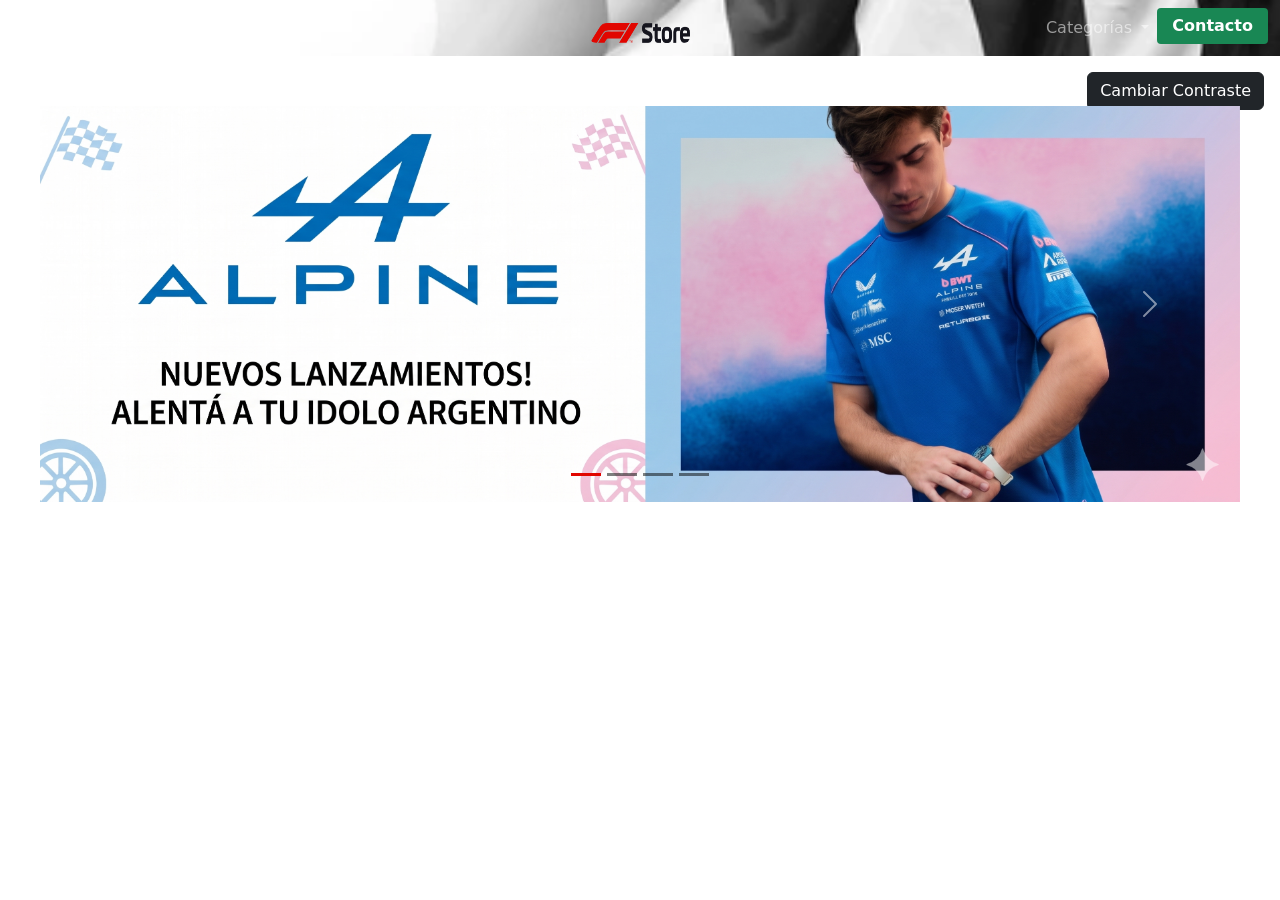
==== index.html @ bb6ccf91 "Actualizado la barra y contacto" ====
<!DOCTYPE html>
<html lang="es">

<head>
    <meta charset="UTF-8">
    <meta name="viewport" content="width=device-width, initial-scale=1.0">
    <!-- Bootstrap -->
    <link 
        href="https://cdn.jsdelivr.net/npm/bootstrap@5.3.3/dist/css/bootstrap.min.css"
        rel="stylesheet"
        integrity="sha384-QWTKZyjpPEjISv5WaRU9OFeRpok6YctnYmDr5pNlyT2bRjXh0JMhjY6hW+ALEwIH" 
        crossorigin="anonymous">

    <!-- Estilo de css-->
    <link rel="stylesheet" href="estilos.css">

    <title>Tienda de F1</title>
</head>

<body>
    		<header>
			<nav class="navbar navbar-expand-lg navbar-dark bg-dark navbar-bandera">
				<div class="container-fluid">
					<a class="navbar-brand position-absolute start-50 translate-middle-x" href="./index.html" style="top: 10px;">
						<img
							src="./img/head/logo.png"
							alt=" logo formula 1"
							width="100"
							height="20"
							class="d-inline-block align-text-middle m-2 rounded"
						/>
					</a>
					<button
						class="navbar-toggler"
						type="button"
						data-bs-toggle="collapse"
						data-bs-target="#navbarNavDropdown"
						aria-controls="navbarNavDropdown"
						aria-expanded="false"
						aria-label="Barra de Navegacion"
					>
						<span class="navbar-toggler-icon"></span>
					</button>
					<div class="collapse navbar-collapse" id="navbarNavDropdown">
						<ul class="navbar-nav ms-auto">
							<li class="nav-item dropdown">
								<a
									class="nav-link dropdown-toggle"
									href="#"
									role="button"
									data-bs-toggle="dropdown"
									aria-expanded="false"
								>
									Categorías
								</a>
								<ul class="dropdown-menu">
									<li>
										<a
											class="dropdown-item"
											href="./template/categorias.html?categoria=hombre"
											>Hombre</a>
									</li>
									<li>
										<a
											class="dropdown-item"
											href="./template/categorias.html?categoria=mujer"
											>Mujer</a>
									</li>

								</ul>
							</li>
							<li class="nav-item">
								<a class="nav-link btn-contacto-verde" href="./template/contacto.html">Contacto</a>
							</li>
						</ul>
					</div>
				</div>
			</nav>
			<div class="position-relative">
				<button
					id="contrast-btn"
					class="position-absolute top-0 end-0 me-3 mt-3 btn btn-dark"
				>
					<span class="bi bi-circle-half"> Cambiar Contraste</span>
				</button>
			</div>
		</header>
    <div class="contenedor-carrusel">

        <div id="carouselExampleInterval" class="carousel slide" data-bs-ride="carousel">

            <div class="carousel-indicators">
                <button type="button" data-bs-target="#carouselExampleInterval" data-bs-slide-to="0" class="active" aria-current="true" aria-label="Slide 1"></button>
                <button type="button" data-bs-target="#carouselExampleInterval" data-bs-slide-to="1" aria-label="Slide 2"></button>
                <button type="button" data-bs-target="#carouselExampleInterval" data-bs-slide-to="2" aria-label="Slide 3"></button>
                <button type="button" data-bs-check-to="3" data-bs-target="#carouselExampleInterval" data-bs-slide-to="3" aria-label="Slide 4"></button>
            </div>
            <div class="carousel-inner">
                <div class="carousel-item active" data-bs-interval="10000">
                    <img src="img/card/colapinto-alpine.png" class="d-block w-100" alt="Colapinto Alpine">
                </div>
                <div class="carousel-item">
                    <img src="img/card/verstappen-rb.png" class="d-block w-100" alt="Verstappen Red Bull">
                </div>
                <div class="carousel-item">
                    <img src="img/card/hamilton-leclerc-ferrari.png" class="d-block w-100" alt="Ferrari">
                </div>
                <div class="carousel-item">
                    <img src="img/card/kimi-russell-mercedes.png" class="d-block w-100" alt="Antonelli Mercedes">
                </div>
            </div>

            <button class="carousel-control-prev" type="button" data-bs-target="#carouselExampleInterval"
                data-bs-slide="prev">
                <span class="carousel-control-prev-icon" aria-hidden="true"></span>
                <span class="visually-hidden">Anterior</span>
            </button>
            <button class="carousel-control-next" type="button" data-bs-target="#carouselExampleInterval"
                data-bs-slide="next">
                <span class="carousel-control-next-icon" aria-hidden="true"></span>
                <span class="visually-hidden">Siguiente</span>
            </button>
        </div>

    </div>
    <script src="https://cdn.jsdelivr.net/npm/bootstrap@5.3.3/dist/js/bootstrap.bundle.min.js"
        integrity="sha384-YvpcrYf0tY3lHB60NNkmXc5s9fDVZLESaAA55NDzOxhy9GkcIdslK1eN7N6jIeHz"
        crossorigin="anonymous"></script>

    <script src="app.js"></script>
</body>

</html>
---- estilos.css ----
/* Fondo del web general */
body {
    background-color: #ffffff;
    margin: 0;
    padding: 0;
}

/* Tamaño de la carousel */
#carouselExampleInterval {
    max-width: 1200px !important; 
    width: 95% !important; 
    margin: 50px auto; 
}

#carouselExampleInterval .carousel-item img {
    width: 100% !important;    
    height: auto !important;
    max-height: 400px !important;
    object-fit: contain !important;
}

/* Puntito seleccionado activo */
#carouselExampleInterval .carousel-indicators .active {
    background-color: #e10600 !important; 
    opacity: 1;                           
}

/* Puntito seleccionado */
#carouselExampleInterval .carousel-indicators button {
    background-color: #000000; 
}

.navbar-bandera {
    /* Reemplaza con el nombre o ruta real de tu imagen PNG */
    background-image: url('img/head/banderacuadro.png'); 
    
    /* Hace que la imagen cubra todo el espacio sin deformarse */
    background-size: cover; 
    
    /* Centra la imagen */
    background-position: center right; 
    
    /* Evita que la imagen se repita como un mosaico */
    background-repeat: repeat-x; 

}

/* El estilo del boton de contacto */
.navbar-nav .btn-contacto-verde {
    color: #ffffff !important;  
    background-color: #198754 !important;     
    border: none !important;       
    padding: 6px 15px !important;    
    border-radius: 4px !important;   
    font-weight: bold;
    transition: background-color 0.3s ease; 
}

.navbar-nav .btn-contacto-verde:hover {
    background-color: #198754 !important; 
    color: #ffffff !important;            
}
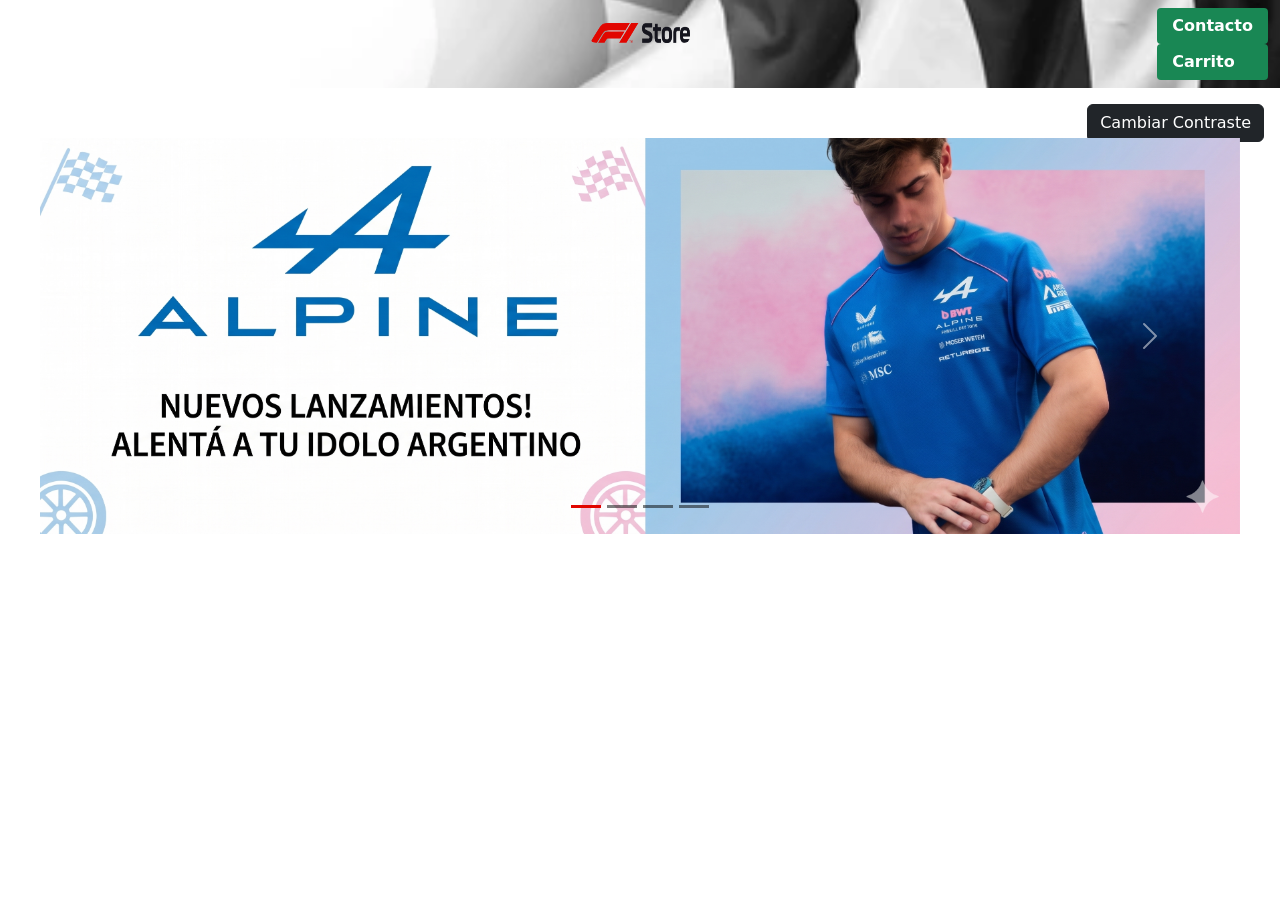
==== commit e9c3f3f4: "se creo botones de redireccionamientos (inicio,contacto,carrito y un html de carrito" ====
--- a/index.html
+++ b/index.html
@@ -39,38 +39,13 @@
 						aria-expanded="false"
 						aria-label="Barra de Navegacion"
 					>
-						<span class="navbar-toggler-icon"></span>
+						<span class="navbar-toggler-icon navbar"></span>
 					</button>
 					<div class="collapse navbar-collapse" id="navbarNavDropdown">
 						<ul class="navbar-nav ms-auto">
-							<li class="nav-item dropdown">
-								<a
-									class="nav-link dropdown-toggle"
-									href="#"
-									role="button"
-									data-bs-toggle="dropdown"
-									aria-expanded="false"
-								>
-									Categorías
-								</a>
-								<ul class="dropdown-menu">
-									<li>
-										<a
-											class="dropdown-item"
-											href="./template/categorias.html?categoria=hombre"
-											>Hombre</a>
-									</li>
-									<li>
-										<a
-											class="dropdown-item"
-											href="./template/categorias.html?categoria=mujer"
-											>Mujer</a>
-									</li>
-
-								</ul>
-							</li>
 							<li class="nav-item">
 								<a class="nav-link btn-contacto-verde" href="./template/contacto.html">Contacto</a>
+                                <a class="nav-link btn-contacto-verde" href="./template/lista-de-carrito.html">Carrito</a>
 							</li>
 						</ul>
 					</div>
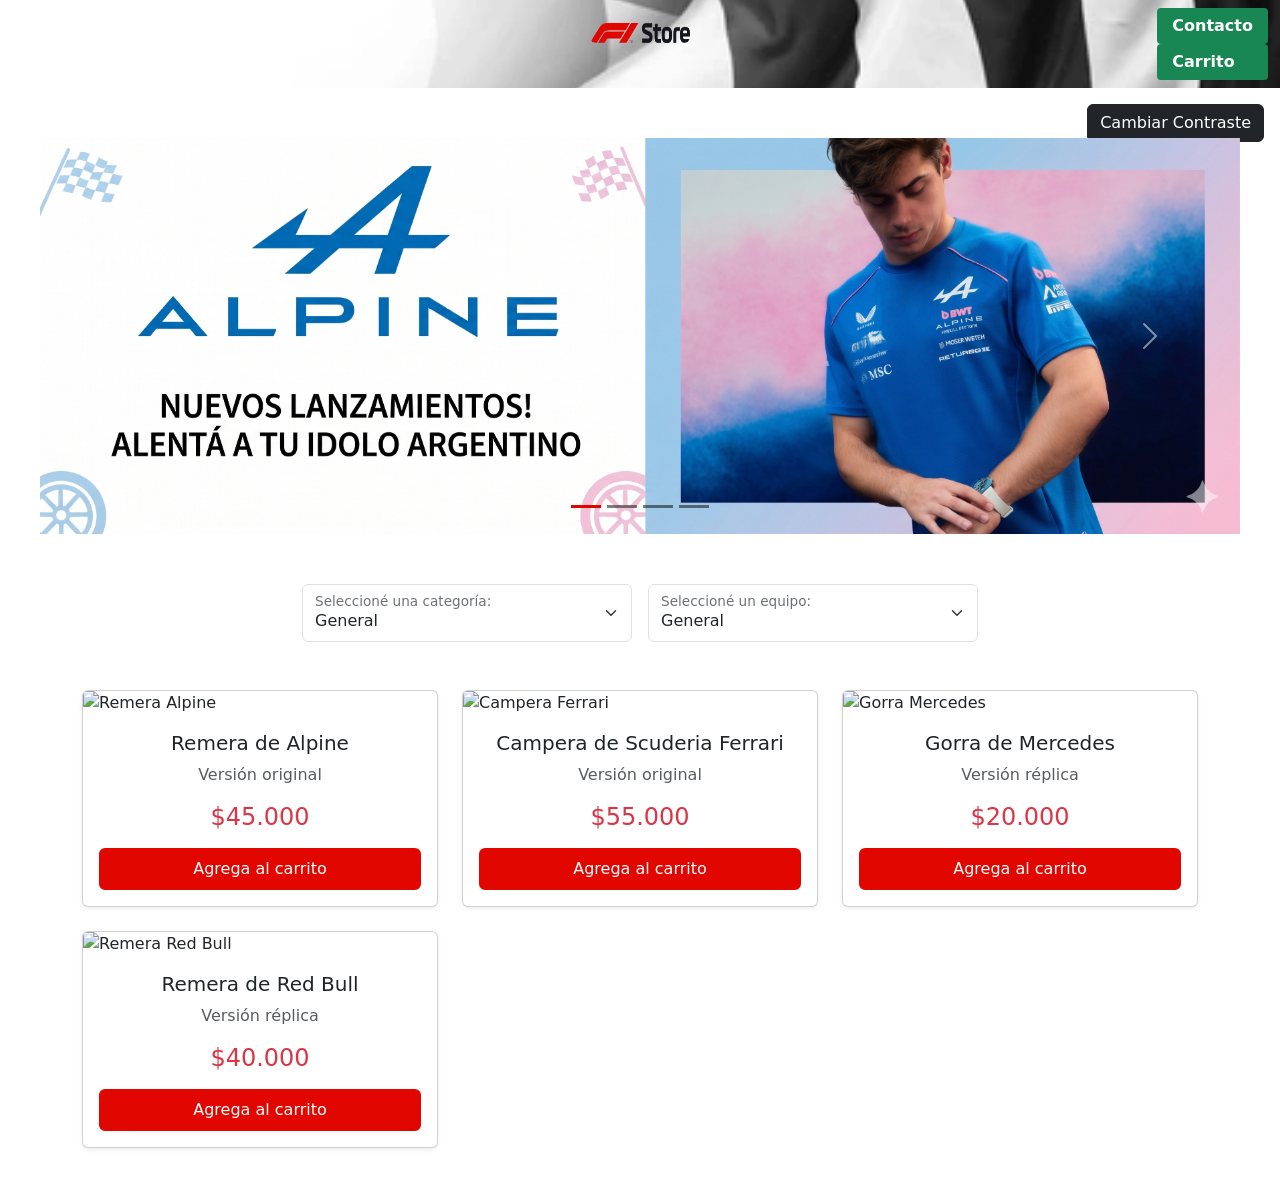
==== commit d798bf20: "añadi los productos en principal" ====
--- a/index.html
+++ b/index.html
@@ -27,8 +27,7 @@
 							alt=" logo formula 1"
 							width="100"
 							height="20"
-							class="d-inline-block align-text-middle m-2 rounded"
-						/>
+							class="d-inline-block align-text-middle m-2 rounded"/>
 					</a>
 					<button
 						class="navbar-toggler"
@@ -37,15 +36,14 @@
 						data-bs-target="#navbarNavDropdown"
 						aria-controls="navbarNavDropdown"
 						aria-expanded="false"
-						aria-label="Barra de Navegacion"
-					>
+						aria-label="Barra de Navegacion">
 						<span class="navbar-toggler-icon navbar"></span>
 					</button>
 					<div class="collapse navbar-collapse" id="navbarNavDropdown">
 						<ul class="navbar-nav ms-auto">
 							<li class="nav-item">
 								<a class="nav-link btn-contacto-verde" href="./template/contacto.html">Contacto</a>
-                                <a class="nav-link btn-contacto-verde" href="./template/lista-de-carrito.html">Carrito</a>
+                                <a class="nav-link btn-contacto-verde" href="./template/carrito.html">Carrito</a>
 							</li>
 						</ul>
 					</div>
@@ -97,6 +95,86 @@
             </button>
         </div>
 
+        <div class="container my-4" style="max-width: 700px;">
+            <div class="row g-3"> 
+                <div class="col-md-6">
+                    <div class="form-floating">
+                        <select class="form-select" id="seleccion-categoria">
+                            <option value="general">General</option>
+                            <option value="gorra">Gorras</option>
+                            <option value="remera">Remeras</option>
+                            <option value="campera">Camperas</option>
+                        </select>
+                        <label for="listaCategorias">Seleccioné una categoría:</label>
+                    </div>
+                </div>
+                <div class="col-md-6">
+                    <div class="form-floating">
+                        <select class="form-select" id="seleccion-equipo">
+                            <option value="general">General</option>
+                            <option value="alpine">Alpine</option>
+                            <option value="redbull">Red Bull</option>
+                            <option value="ferrari">Ferrari</option>
+                            <option value="mercedes">Mercedes</option>
+                        </select>
+                        <label for="listaEquipos">Seleccioné un equipo:</label>
+                    </div>        
+                </div>
+            </div>    
+        </div>
+
+        <div class="container my-5">
+            <div class="row row-cols-1 row-cols-md-3 g-4">
+
+                <div class="col tarjeta-producto" data-categoria="remera" data-equipo="alpine">
+                    <div class="card h-100 shadow-sm"> <img src="img/products/alpine/remera-alpine.png" class="card-img-top"alt="Remera Alpine">
+                        <div class="card-body text-center">
+                            <h5 class="card-title">Remera de Alpine</h5>
+                            <p class="card-text text-muted">Versión original</p>
+                            <h4 class="text-danger">$45.000</h4>
+                            <a href="#" class="btn btn-carrito w-100 mt-2">Agrega al carrito</a>
+                        </div>
+                    </div>
+                </div>
+
+                <div class="col tarjeta-producto" data-categoria="campera" data-equipo="ferrari">
+                    <div class="card h-100 shadow-sm">
+                        <img src="img/products/ferrari/campera-ferrari.png" class="card-img-top" alt="Campera Ferrari">
+                        <div class="card-body text-center">
+                            <h5 class="card-title">Campera de Scuderia Ferrari</h5>
+                            <p class="card-text text-muted">Versión original</p>
+                            <h4 class="text-danger">$55.000</h4>
+                            <a href="#" class="btn btn-carrito w-100 mt-2">Agrega al carrito</a>
+                        </div>
+                    </div>
+                </div>
+                
+                <div class="col tarjeta-producto" data-categoria="gorra" data-equipo="mercedes">
+                    <div class="card h-100 shadow-sm">
+                        <img src="img/products/mercedes/gorra-merecedes.png" class="card-img-top" alt="Gorra Mercedes">
+                        <div class="card-body text-center">
+                            <h5 class="card-title">Gorra de Mercedes </h5>
+                            <p class="card-text text-muted">Versión réplica</p>
+                            <h4 class="text-danger">$20.000</h4>
+                            <a href="#" class="btn btn-carrito w-100 mt-2">Agrega al carrito</a>
+                        </div>
+                    </div>
+                </div>
+                
+                <div class="col tarjeta-producto" data-categoria="remera" data-equipo="redbull">
+                    <div class="card h-100 shadow-sm">
+                        <img src="img/products/redbull/remera-rb.png" class="card-img-top" alt="Remera Red Bull">
+                        <div class="card-body text-center">
+                            <h5 class="card-title">Remera de Red Bull </h5>
+                            <p class="card-text text-muted">Versión réplica</p>
+                            <h4 class="text-danger">$40.000</h4>
+                            <a href="#" class="btn btn-carrito w-100 mt-2">Agrega al carrito</a>
+                        </div>
+                    </div>
+                </div>
+
+            </div>
+    
     </div>
     <script src="https://cdn.jsdelivr.net/npm/bootstrap@5.3.3/dist/js/bootstrap.bundle.min.js"
         integrity="sha384-YvpcrYf0tY3lHB60NNkmXc5s9fDVZLESaAA55NDzOxhy9GkcIdslK1eN7N6jIeHz"
--- a/estilos.css
+++ b/estilos.css
@@ -59,4 +59,19 @@
 .navbar-nav .btn-contacto-verde:hover {
     background-color: #198754 !important; 
     color: #ffffff !important;            
+}
+
+/* El estilo del boton de carrito */
+
+.btn-carrito {
+    background-color: #e10600 !important; 
+    color: #ffffff !important;            
+    border: 3px solid #e10600 !important; 
+    transition: background-color 0.2s ease;
+}
+
+.btn-carrito:hover {
+    background-color: transparent !important;
+    border: 2px solid #e10600 !important;
+    color: #e10600 !important;
 }
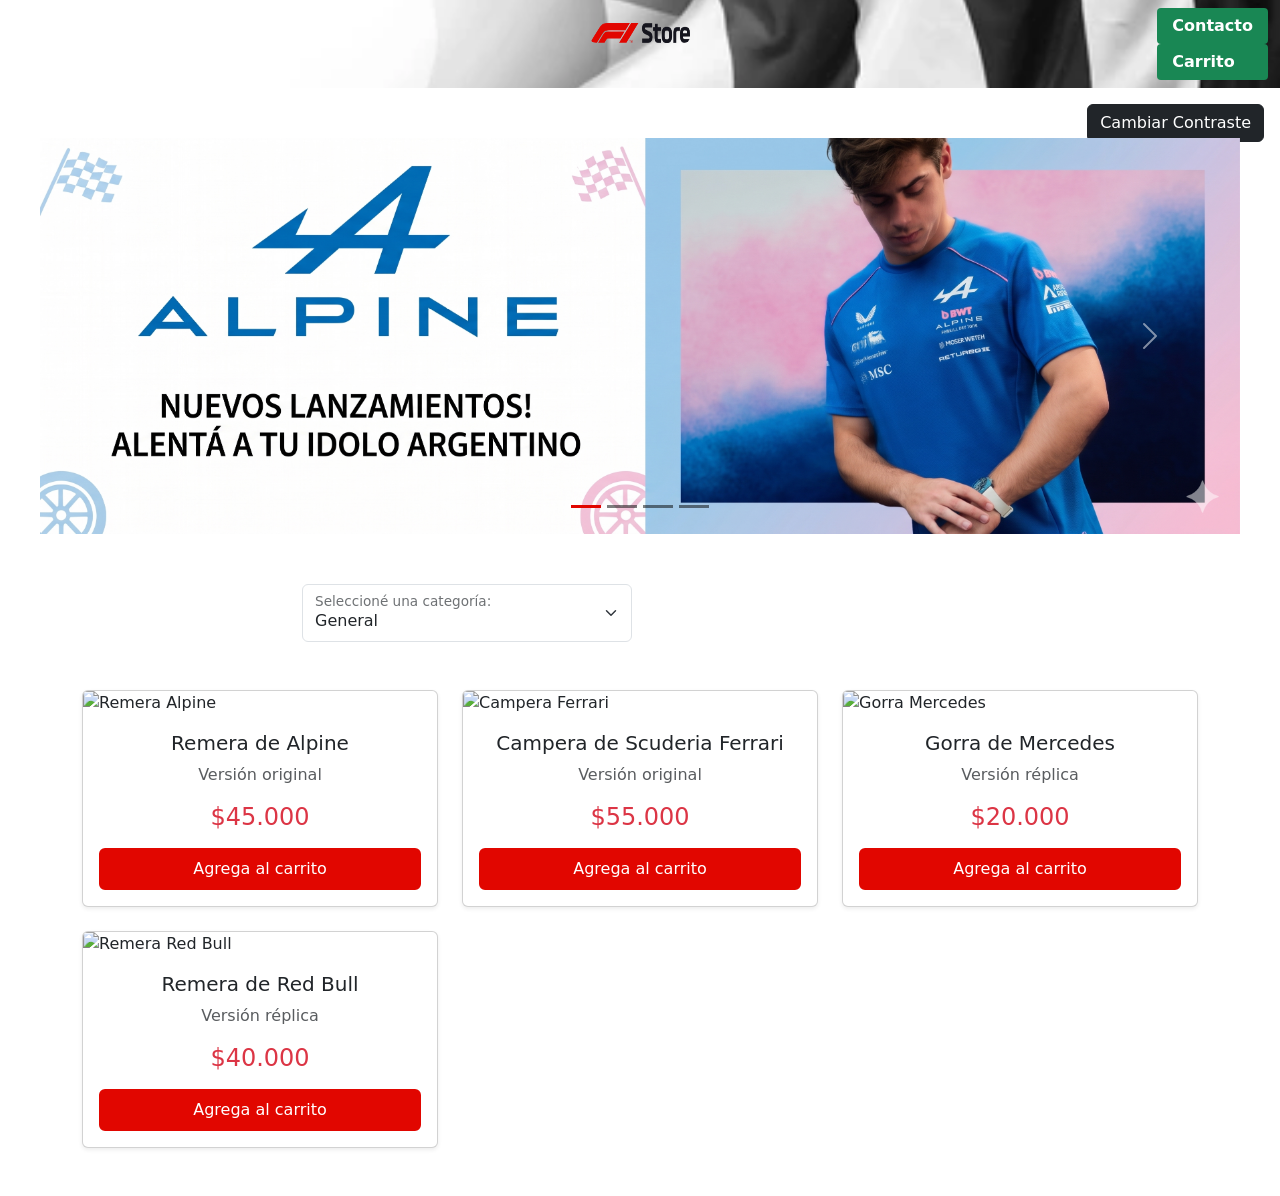
==== commit 02192210: "modificado algunos codigos y añadiendo los metodos de agregar, eliminar y lista" ====
--- a/index.html
+++ b/index.html
@@ -108,18 +108,7 @@
                         <label for="listaCategorias">Seleccioné una categoría:</label>
                     </div>
                 </div>
-                <div class="col-md-6">
-                    <div class="form-floating">
-                        <select class="form-select" id="seleccion-equipo">
-                            <option value="general">General</option>
-                            <option value="alpine">Alpine</option>
-                            <option value="redbull">Red Bull</option>
-                            <option value="ferrari">Ferrari</option>
-                            <option value="mercedes">Mercedes</option>
-                        </select>
-                        <label for="listaEquipos">Seleccioné un equipo:</label>
-                    </div>        
-                </div>
+
             </div>    
         </div>
 
@@ -127,12 +116,14 @@
             <div class="row row-cols-1 row-cols-md-3 g-4">
 
                 <div class="col tarjeta-producto" data-categoria="remera" data-equipo="alpine">
-                    <div class="card h-100 shadow-sm"> <img src="img/products/alpine/remera-alpine.png" class="card-img-top"alt="Remera Alpine">
+                    <div class="card h-100 shadow-sm"> <img src="img/products/alpine/remera-alpine.png" 
+                        class="card-img-top" 
+                        alt="Remera Alpine">
                         <div class="card-body text-center">
                             <h5 class="card-title">Remera de Alpine</h5>
                             <p class="card-text text-muted">Versión original</p>
                             <h4 class="text-danger">$45.000</h4>
-                            <a href="#" class="btn btn-carrito w-100 mt-2">Agrega al carrito</a>
+                            <a href="#" class="btn btn-carrito w-100 mt-2" onclick="agregarProducto(event,'Remera de Alpine')">Agrega al carrito</a>
                         </div>
                     </div>
                 </div>
@@ -144,7 +135,7 @@
                             <h5 class="card-title">Campera de Scuderia Ferrari</h5>
                             <p class="card-text text-muted">Versión original</p>
                             <h4 class="text-danger">$55.000</h4>
-                            <a href="#" class="btn btn-carrito w-100 mt-2">Agrega al carrito</a>
+                            <a href="#" class="btn btn-carrito w-100 mt-2" onclick="agregarProducto(event,'Campera de Ferrari')">Agrega al carrito</a>
                         </div>
                     </div>
                 </div>
@@ -156,7 +147,7 @@
                             <h5 class="card-title">Gorra de Mercedes </h5>
                             <p class="card-text text-muted">Versión réplica</p>
                             <h4 class="text-danger">$20.000</h4>
-                            <a href="#" class="btn btn-carrito w-100 mt-2">Agrega al carrito</a>
+                            <a href="#" class="btn btn-carrito w-100 mt-2" onclick="agregarProducto(event,'Gorra de Mercedes')">Agrega al carrito</a>
                         </div>
                     </div>
                 </div>
@@ -168,7 +159,7 @@
                             <h5 class="card-title">Remera de Red Bull </h5>
                             <p class="card-text text-muted">Versión réplica</p>
                             <h4 class="text-danger">$40.000</h4>
-                            <a href="#" class="btn btn-carrito w-100 mt-2">Agrega al carrito</a>
+                            <a href="#" class="btn btn-carrito w-100 mt-2" onclick="agregarProducto(event,'Remera de Red Bull')">Agrega al carrito</a>
                         </div>
                     </div>
                 </div>
--- a/estilos.css
+++ b/estilos.css
@@ -62,7 +62,6 @@
 }
 
 /* El estilo del boton de carrito */
-
 .btn-carrito {
     background-color: #e10600 !important; 
     color: #ffffff !important;            
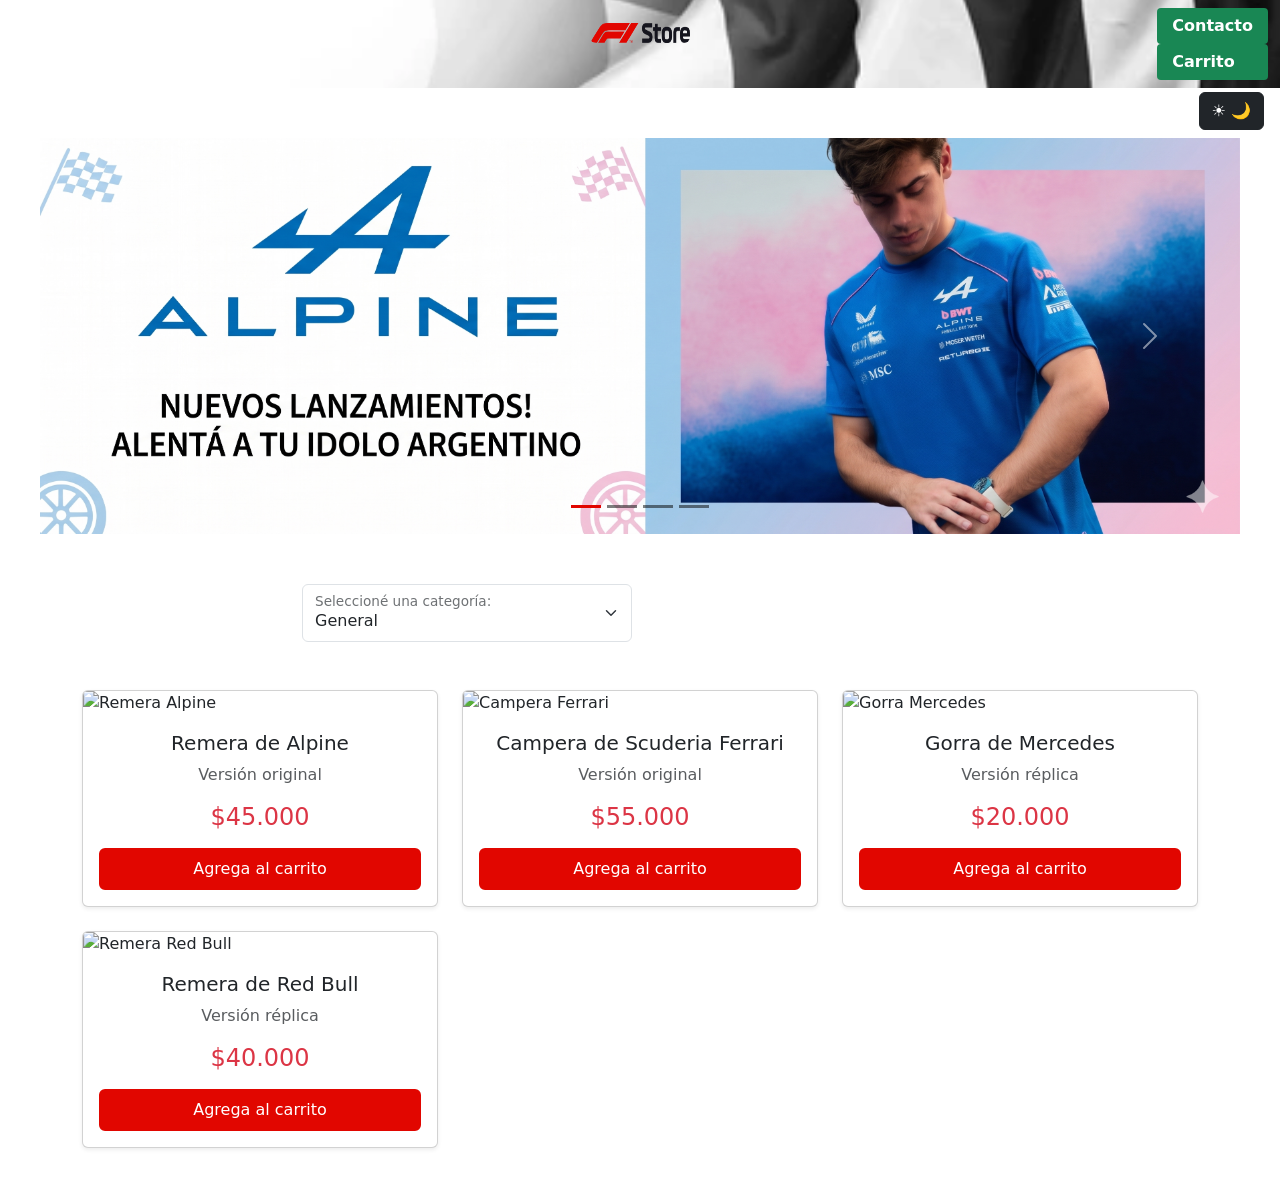
==== commit 3eafb29c: "modficacion de precios en carritos" ====
--- a/index.html
+++ b/index.html
@@ -1,6 +1,5 @@
 <!DOCTYPE html>
-<html lang="es">
-
+<html lang="es" data-bs-theme="light">
 <head>
     <meta charset="UTF-8">
     <meta name="viewport" content="width=device-width, initial-scale=1.0">
@@ -50,12 +49,11 @@
 				</div>
 			</nav>
 			<div class="position-relative">
-				<button
-					id="contrast-btn"
-					class="position-absolute top-0 end-0 me-3 mt-3 btn btn-dark"
-				>
-					<span class="bi bi-circle-half"> Cambiar Contraste</span>
-				</button>
+				
+                <button id="themeBtn" class="toggle-btn position-absolute top-0 end-0 me-3 mt-1 btn btn-dark">
+                    <span class="sun"> ☀️ </span>
+                    <span class="moon"> 🌙 </span>
+                </button>
 			</div>
 		</header>
     <div class="contenedor-carrusel">
@@ -123,7 +121,7 @@
                             <h5 class="card-title">Remera de Alpine</h5>
                             <p class="card-text text-muted">Versión original</p>
                             <h4 class="text-danger">$45.000</h4>
-                            <a href="#" class="btn btn-carrito w-100 mt-2" onclick="agregarProducto(event,'Remera de Alpine')">Agrega al carrito</a>
+                            <a href="#" class="btn btn-carrito w-100 mt-2" onclick="agregarProducto(event, 'Remera de Alpine', 45000)">Agrega al carrito</a>
                         </div>
                     </div>
                 </div>
@@ -135,7 +133,7 @@
                             <h5 class="card-title">Campera de Scuderia Ferrari</h5>
                             <p class="card-text text-muted">Versión original</p>
                             <h4 class="text-danger">$55.000</h4>
-                            <a href="#" class="btn btn-carrito w-100 mt-2" onclick="agregarProducto(event,'Campera de Ferrari')">Agrega al carrito</a>
+                            <a href="#" class="btn btn-carrito w-100 mt-2" onclick="agregarProducto(event,'Campera de Ferrari', 55000)">Agrega al carrito</a>
                         </div>
                     </div>
                 </div>
@@ -147,7 +145,7 @@
                             <h5 class="card-title">Gorra de Mercedes </h5>
                             <p class="card-text text-muted">Versión réplica</p>
                             <h4 class="text-danger">$20.000</h4>
-                            <a href="#" class="btn btn-carrito w-100 mt-2" onclick="agregarProducto(event,'Gorra de Mercedes')">Agrega al carrito</a>
+                            <a href="#" class="btn btn-carrito w-100 mt-2" onclick="agregarProducto(event,'Gorra de Mercedes', 20000)">Agrega al carrito</a>
                         </div>
                     </div>
                 </div>
@@ -159,7 +157,7 @@
                             <h5 class="card-title">Remera de Red Bull </h5>
                             <p class="card-text text-muted">Versión réplica</p>
                             <h4 class="text-danger">$40.000</h4>
-                            <a href="#" class="btn btn-carrito w-100 mt-2" onclick="agregarProducto(event,'Remera de Red Bull')">Agrega al carrito</a>
+                            <a href="#" class="btn btn-carrito w-100 mt-2" onclick="agregarProducto(event,'Remera de Red Bull', 40000)">Agrega al carrito</a>
                         </div>
                     </div>
                 </div>
--- a/estilos.css
+++ b/estilos.css
@@ -73,4 +73,4 @@
     background-color: transparent !important;
     border: 2px solid #e10600 !important;
     color: #e10600 !important;
-}+}
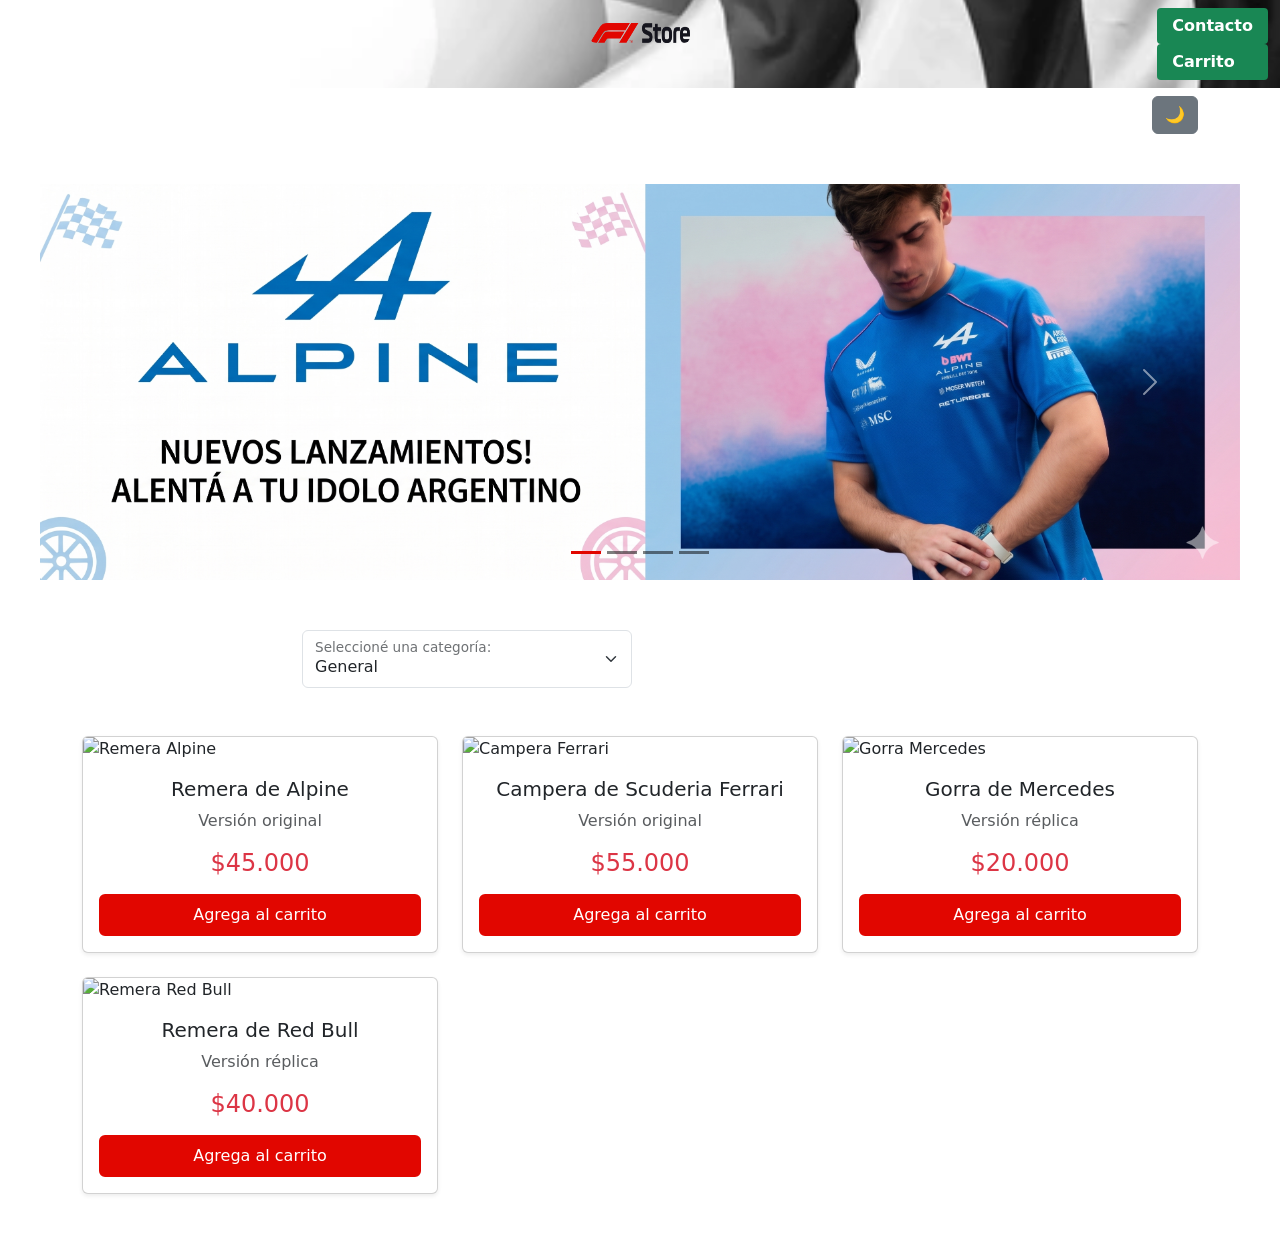
==== commit e5bb6e8a: "arreglé el bug de mode dark y acomodando los codigos" ====
--- a/index.html
+++ b/index.html
@@ -17,45 +17,41 @@
 </head>
 
 <body>
-    		<header>
-			<nav class="navbar navbar-expand-lg navbar-dark bg-dark navbar-bandera">
-				<div class="container-fluid">
-					<a class="navbar-brand position-absolute start-50 translate-middle-x" href="./index.html" style="top: 10px;">
-						<img
-							src="./img/head/logo.png"
-							alt=" logo formula 1"
-							width="100"
-							height="20"
-							class="d-inline-block align-text-middle m-2 rounded"/>
-					</a>
-					<button
-						class="navbar-toggler"
-						type="button"
-						data-bs-toggle="collapse"
-						data-bs-target="#navbarNavDropdown"
-						aria-controls="navbarNavDropdown"
-						aria-expanded="false"
-						aria-label="Barra de Navegacion">
-						<span class="navbar-toggler-icon navbar"></span>
-					</button>
-					<div class="collapse navbar-collapse" id="navbarNavDropdown">
-						<ul class="navbar-nav ms-auto">
-							<li class="nav-item">
-								<a class="nav-link btn-contacto-verde" href="./template/contacto.html">Contacto</a>
-                                <a class="nav-link btn-contacto-verde" href="./template/carrito.html">Carrito</a>
-							</li>
-						</ul>
-					</div>
-				</div>
-			</nav>
-			<div class="position-relative">
-				
-                <button id="themeBtn" class="toggle-btn position-absolute top-0 end-0 me-3 mt-1 btn btn-dark">
-                    <span class="sun"> ☀️ </span>
-                    <span class="moon"> 🌙 </span>
+    <header>
+        <nav class="navbar navbar-expand-lg navbar-dark bg-dark navbar-bandera">
+            <div class="container-fluid">
+                <a class="navbar-brand position-absolute start-50 translate-middle-x" href="./index.html" style="top: 10px;">
+                    <img
+                        src="./img/head/logo.png"
+                        alt=" logo formula 1"
+                        width="100"
+                        height="20"
+                        class="d-inline-block align-text-middle m-2 rounded"/>
+                </a>
+                <button
+                    class="navbar-toggler"
+                    type="button"
+                    data-bs-toggle="collapse"
+                    data-bs-target="#navbarNavDropdown"
+                    aria-controls="navbarNavDropdown"
+                    aria-expanded="false"
+                    aria-label="Barra de Navegacion">
+                    <span class="navbar-toggler-icon navbar"></span>
                 </button>
-			</div>
-		</header>
+                <div class="collapse navbar-collapse" id="navbarNavDropdown">
+                    <ul class="navbar-nav ms-auto">
+                        <li class="nav-item">
+                            <a class="nav-link btn-contacto-verde" href="./template/contacto.html">Contacto</a>
+                            <a class="nav-link btn-contacto-verde" href="./template/carrito.html">Carrito</a>
+                        </li>
+                    </ul>
+                </div>
+            </div>
+        </nav>
+        <div class="container text-end mt-2">
+            <button id="contrast-toggle" class="btn btn-secondary">🌙</button>
+        </div>
+    </header>
     <div class="contenedor-carrusel">
 
         <div id="carouselExampleInterval" class="carousel slide" data-bs-ride="carousel">
@@ -170,6 +166,7 @@
         crossorigin="anonymous"></script>
 
     <script src="app.js"></script>
+    <script src="constanteModeDark.js"></script>
 </body>
 
 </html>
--- a/estilos.css
+++ b/estilos.css
@@ -1,11 +1,123 @@
-/* Fondo del web general */
+/* ==========================================
+   TEMA CLARO (Inicial y Estilos Generales)
+   ========================================== 
+*/
+body {
+    background-color: #ffffff;
+    color: #333333;
+    margin: 0;
+    padding: 0;
+}
+
+.accordion-button {
+    background-color: #f8f9fa;
+    color: #333;
+}
+
+.accordion-body,
+header,
+.footer {
+    background-color: #ffffff;
+    color: #333;
+}
+
+.footer-logo {
+    color: #333;
+}
+
+.footer-logo:hover {
+    color: #007bff;
+}
+
+/* ==========================================
+   TEMA OSCURO (Corregido e Incluyendo Todo)
+   ========================================== 
+*/
+body.dark-mode {
+    background-color: #121212;
+    color: #ffffff;
+}
+
+body.dark-mode .accordion-button {
+    background-color: #252525;
+    color: #ffffff;
+}
+
+body.dark-mode .accordion-body,
+body.dark-mode header,
+body.dark-mode .footer {
+    background-color: #1e1e1e !important; 
+    color: #ffffff !important;            
+}
+
+body.dark-mode .footer-logo {
+    color: #ffffff !important;
+}
+
+body.dark-mode .footer-logo:hover {
+    color: #007bff;
+}
+
+body.dark-mode .card {
+    background-color: #1e1e1e !important;
+    border-color: #2d2d2d !important;
+    color: #ffffff !important;
+}
+
+body.dark-mode .form-select {
+    background-color: #1e1e1e !important;
+    color: #ffffff !important;
+    border-color: #2d2d2d !important;
+    background-image: url("data:image/svg+xml,%3csvg xmlns='http://www.w3.org/2000/svg' viewBox='0 0 16 16'%3e%3cpath fill='none' stroke='%23ffffff' stroke-linecap='round' stroke-linejoin='round' stroke-width='2' d='m2 5 6 6 6-6'/%3e%3c/svg%3e") !important;
+}
+
+body.dark-mode .text-muted,
+body.dark-mode .form-floating > label {
+    color: #b0b0b0 !important;
+}
+
+
+body.dark-mode .form-floating>.form-select~label::after,
+body.dark-mode .form-floating>.form-control~label::after {
+    background-color: transparent !important;
+}
+
+body.dark-mode .list-group-item {
+    background-color: #1e1e1e !important;
+    color: #ffffff !important;
+    border-color: #2d2d2d !important;
+}
+
+body.dark-mode .form-control {
+    background-color: #1e1e1e !important;
+    color: #ffffff !important;
+    border-color: #2d2d2d !important;
+}
+
+body.dark-mode .form-control::placeholder {
+    color: #888888 !important;
+}
+
+body.dark-mode .form-control:focus {
+    background-color: #252525 !important;
+    color: #ffffff !important;
+    box-shadow: 0 0 0 0.25rem rgba(225, 6, 0, 0.25) !important;
+}
+
+/* ==========================================
+   Fondo del web general 
+   ==========================================
+*/
 body {
     background-color: #ffffff;
     margin: 0;
     padding: 0;
 }
 
-/* Tamaño de la carousel */
+/* ==========================================
+   Tamaño de la carousel 
+   ==========================================
+   */
 #carouselExampleInterval {
     max-width: 1200px !important; 
     width: 95% !important; 
@@ -30,22 +142,21 @@
     background-color: #000000; 
 }
 
+/* ==========================================
+   La bandera en la barra 
+   ==========================================
+*/
 .navbar-bandera {
-    /* Reemplaza con el nombre o ruta real de tu imagen PNG */
     background-image: url('img/head/banderacuadro.png'); 
-    
-    /* Hace que la imagen cubra todo el espacio sin deformarse */
     background-size: cover; 
-    
-    /* Centra la imagen */
     background-position: center right; 
-    
-    /* Evita que la imagen se repita como un mosaico */
     background-repeat: repeat-x; 
-
-}
-
-/* El estilo del boton de contacto */
+}
+
+/* ==========================================
+   El estilo del boton de contacto
+   ==========================================
+*/
 .navbar-nav .btn-contacto-verde {
     color: #ffffff !important;  
     background-color: #198754 !important;     
@@ -61,7 +172,10 @@
     color: #ffffff !important;            
 }
 
-/* El estilo del boton de carrito */
+/* ==========================================
+   El estilo del boton de carrito 
+   ========================================
+*/
 .btn-carrito {
     background-color: #e10600 !important; 
     color: #ffffff !important;            
@@ -74,3 +188,15 @@
     border: 2px solid #e10600 !important;
     color: #e10600 !important;
 }
+
+/* ==========================================
+   El estilo del boton de enviar contacto
+   ========================================
+*/
+.btn-enviar-contacto {
+    background-color: #e10600 !important; 
+    color: #ffffff !important;            
+    border: 2px solid #e10600 !important;
+    font-weight: bold;                    
+    
+}
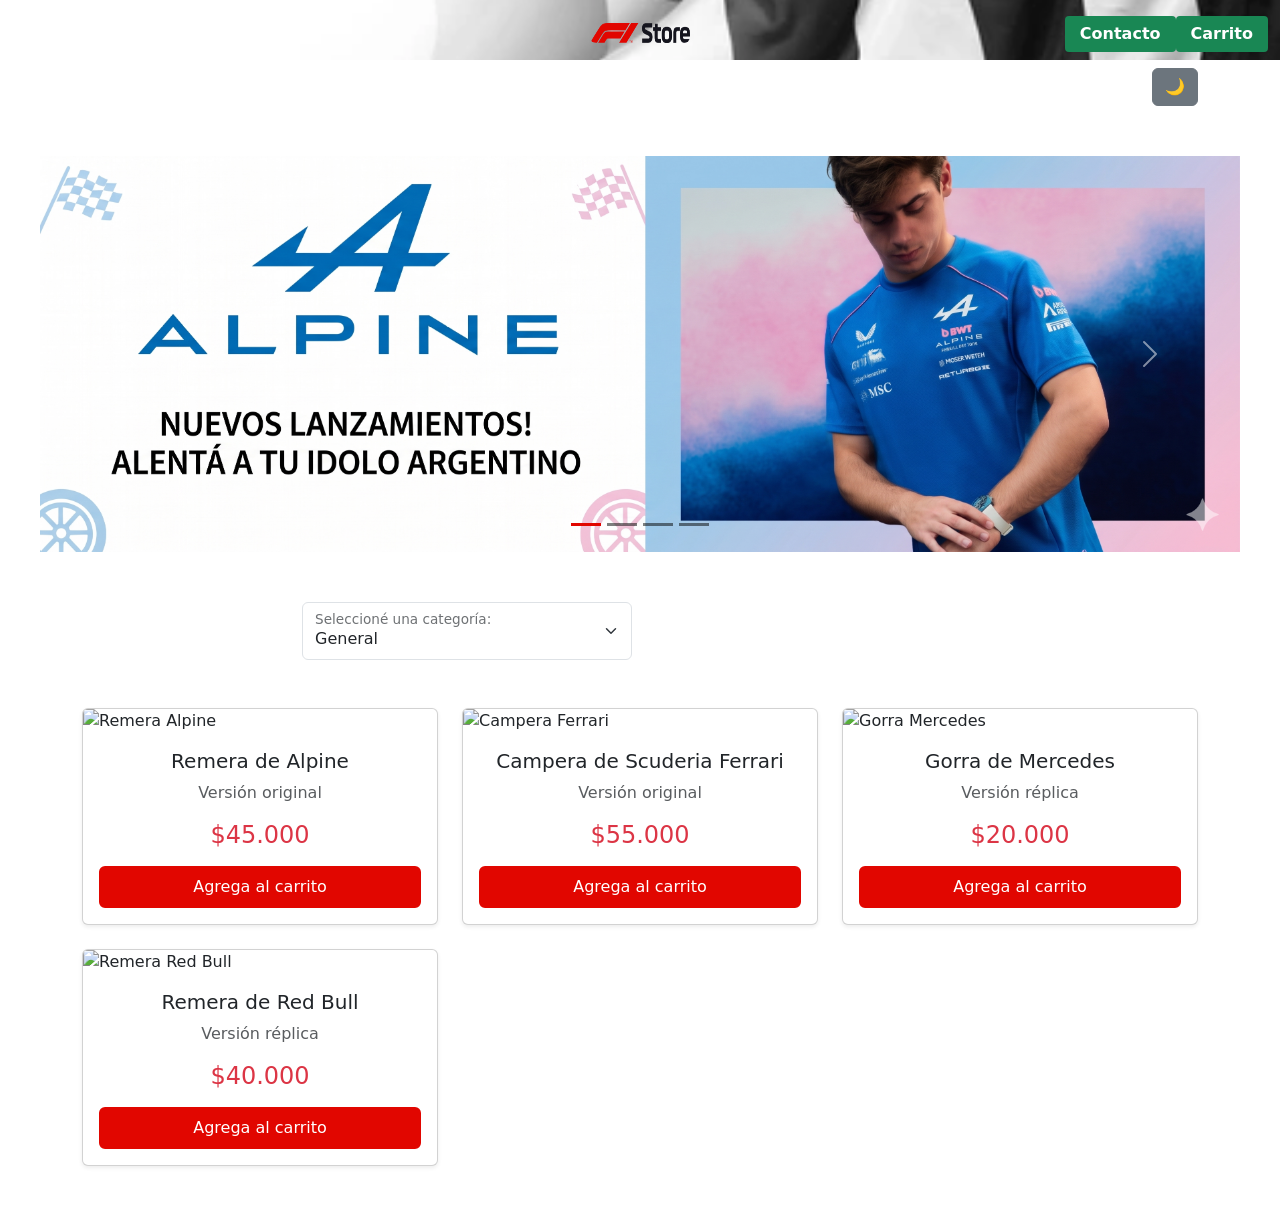
==== commit dc62760b: "ajustes en general" ====
--- a/index.html
+++ b/index.html
@@ -39,19 +39,23 @@
                     <span class="navbar-toggler-icon navbar"></span>
                 </button>
                 <div class="collapse navbar-collapse" id="navbarNavDropdown">
+
                     <ul class="navbar-nav ms-auto">
-                        <li class="nav-item">
-                            <a class="nav-link btn-contacto-verde" href="./template/contacto.html">Contacto</a>
-                            <a class="nav-link btn-contacto-verde" href="./template/carrito.html">Carrito</a>
+                        <li class="nav-item mt-2">
+                            <a class="nav-link btn-contacto-verde d-inline-block px4" href="./template/contacto.html">Contacto</a>
+                        </li>
+                        <li class="nav-item mt-2">
+                            <a class="nav-link btn-contacto-verde d-inline-block px4" href="./template/carrito.html">Carrito</a>
                         </li>
                     </ul>
                 </div>
             </div>
         </nav>
-        <div class="container text-end mt-2">
-            <button id="contrast-toggle" class="btn btn-secondary">🌙</button>
-        </div>
     </header>
+    <div class="container text-end mt-2">
+        <button id="contrast-toggle" class="btn btn-secondary">🌙</button>
+    </div>
+
     <div class="contenedor-carrusel">
 
         <div id="carouselExampleInterval" class="carousel slide" data-bs-ride="carousel">
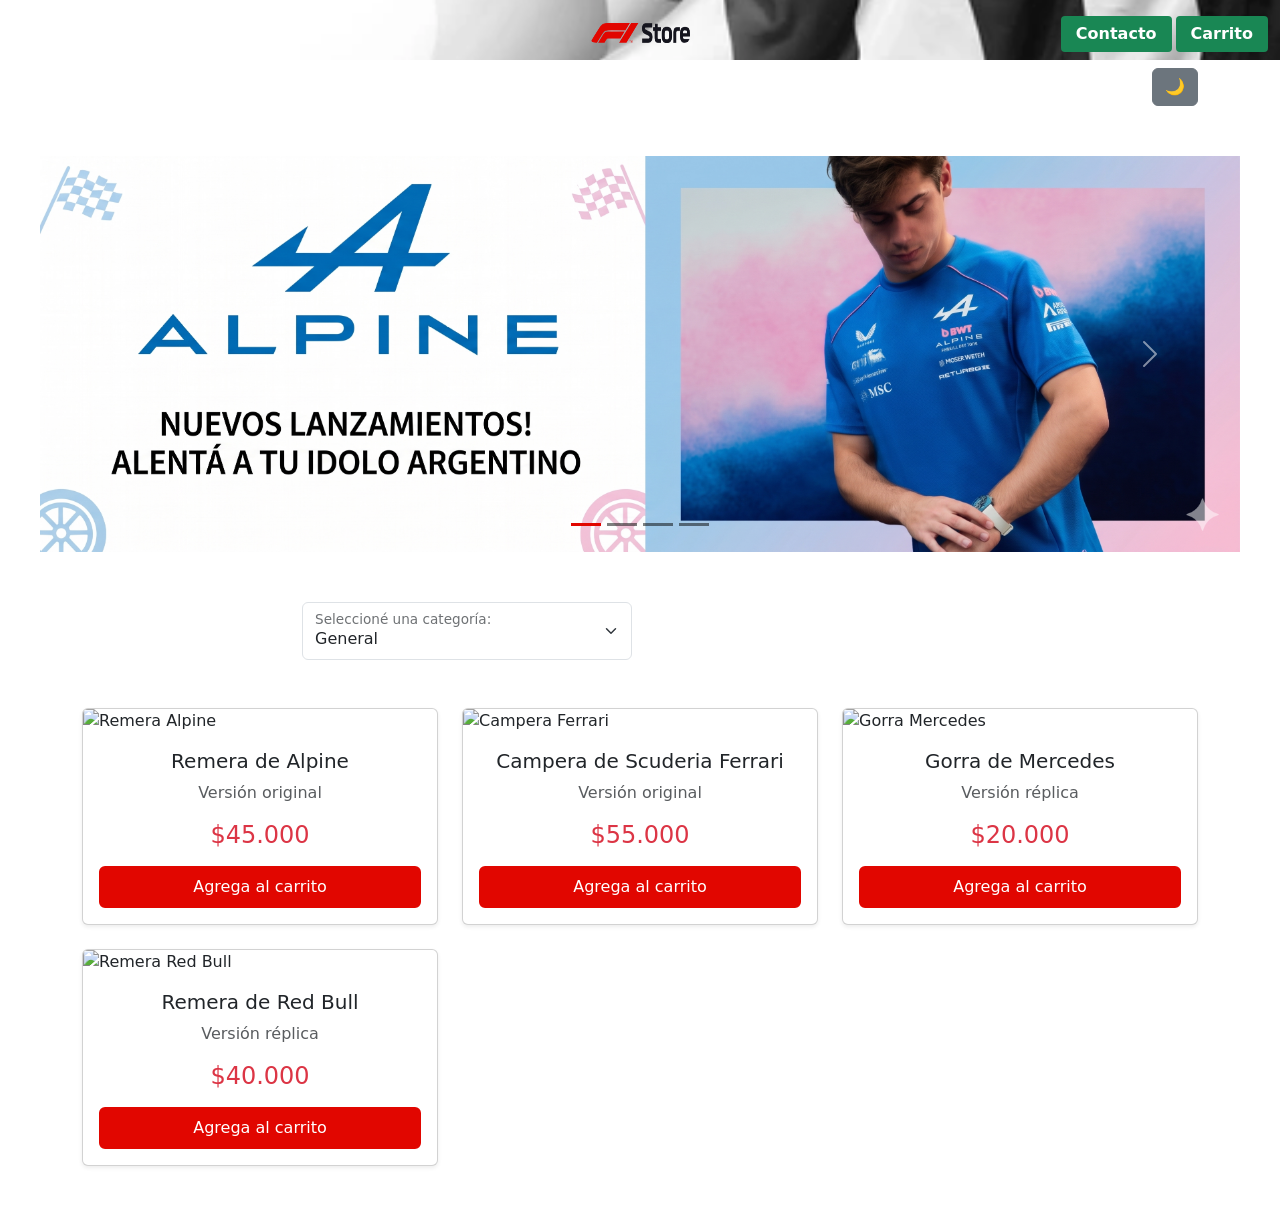
==== commit a6ceee12: "acomodando los botones" ====
--- a/index.html
+++ b/index.html
@@ -40,7 +40,7 @@
                 </button>
                 <div class="collapse navbar-collapse" id="navbarNavDropdown">
 
-                    <ul class="navbar-nav ms-auto">
+                    <ul class="navbar-nav ms-auto gap-1">
                         <li class="nav-item mt-2">
                             <a class="nav-link btn-contacto-verde d-inline-block px4" href="./template/contacto.html">Contacto</a>
                         </li>
